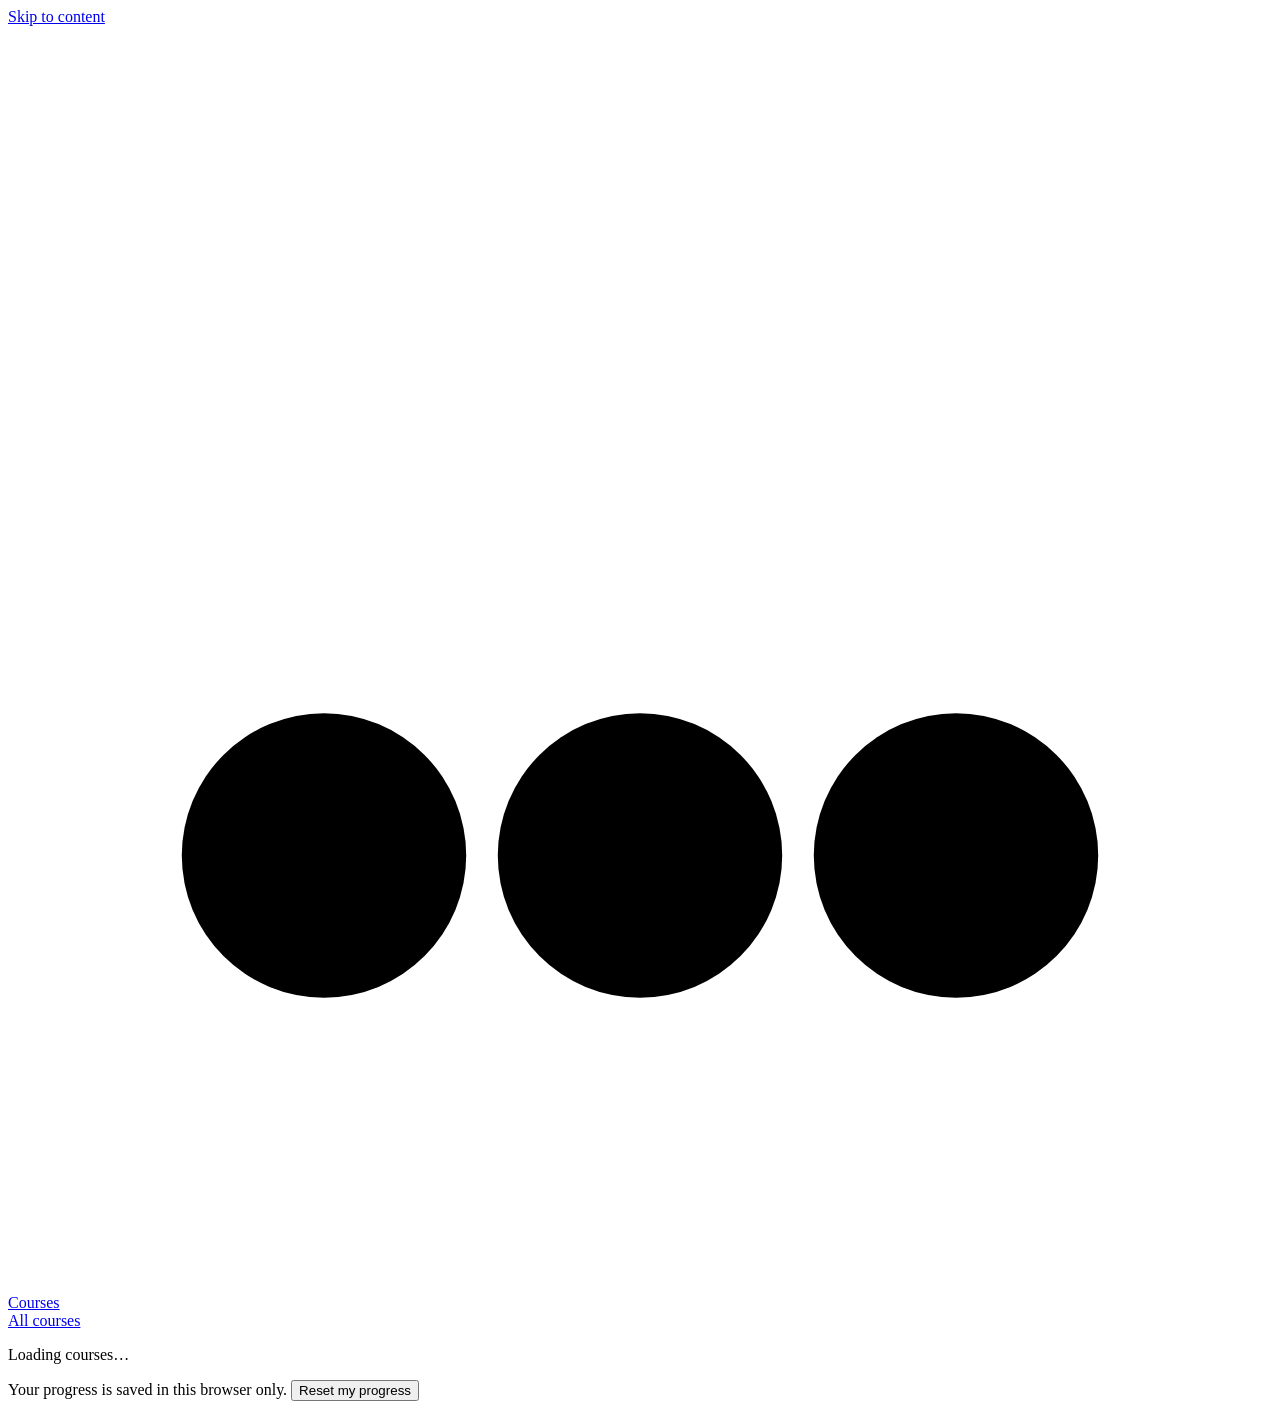
==== index.html @ 56bf7506 "Add files via upload" ====
<!DOCTYPE html>
<html lang="en">
<head>
  <meta charset="utf-8">
  <meta name="viewport" content="width=device-width, initial-scale=1">
  <title>Courses</title>
  <meta name="description" content="Online courses for my students.">
  <link rel="icon" href="data:image/svg+xml,%3Csvg xmlns='http://www.w3.org/2000/svg' viewBox='0 0 32 32'%3E%3Crect width='32' height='32' rx='8' fill='%2318202F'/%3E%3Cpath d='M6 22h20' stroke='%233FBF8F' stroke-width='3' stroke-linecap='round'/%3E%3Ccircle cx='9' cy='22' r='3.5' fill='%233FBF8F'/%3E%3Ccircle cx='16' cy='22' r='3.5' fill='%233FBF8F'/%3E%3Ccircle cx='23' cy='22' r='3.5' fill='%2318202F' stroke='%233FBF8F' stroke-width='2'/%3E%3C/svg%3E">
  <link rel="stylesheet" href="assets/styles.css">
</head>
<body>
  <a class="skip-link" href="#main">Skip to content</a>

  <header class="topbar">
    <div class="topbar-inner">
      <a class="brand" href="#/" id="brand">
        <svg class="brand-mark" viewBox="0 0 32 32" aria-hidden="true">
          <path d="M5 21h22" />
          <circle cx="8" cy="21" r="3.6" />
          <circle cx="16" cy="21" r="3.6" />
          <circle cx="24" cy="21" r="3.6" class="open" />
        </svg>
        <span id="brand-name">Courses</span>
      </a>
      <nav class="topnav" aria-label="Main">
        <a href="#/" data-nav="home">All courses</a>
      </nav>
    </div>
  </header>

  <main id="main" tabindex="-1">
    <p class="loading">Loading courses…</p>
  </main>

  <footer class="site-footer">
    <div class="footer-inner">
      <p id="footer-text"></p>
      <p class="footer-note">Your progress is saved in this browser only.
        <button type="button" class="link-button" id="reset-progress">Reset my progress</button>
      </p>
    </div>
  </footer>

  <script src="assets/vendor/marked.js"></script>
  <script src="assets/app.js"></script>
</body>
</html>
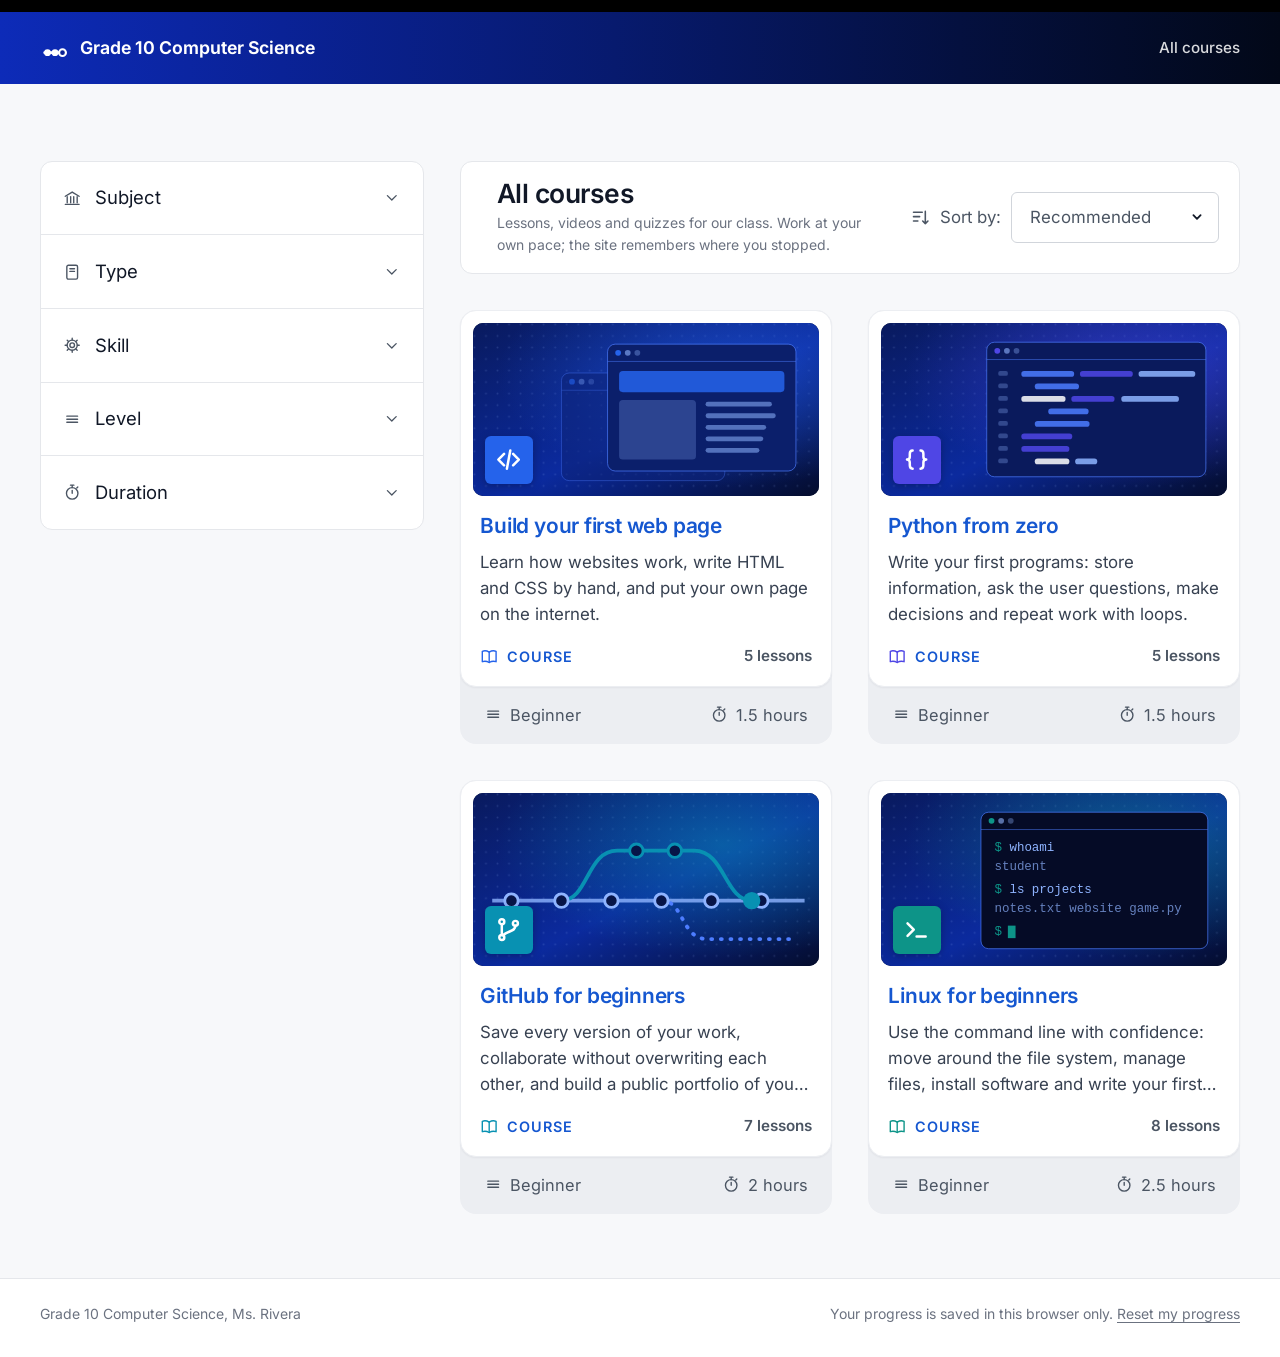
==== commit 12d0a72e: "change main page" ====
--- a/index.html
+++ b/index.html
@@ -5,7 +5,7 @@
   <meta name="viewport" content="width=device-width, initial-scale=1">
   <title>Courses</title>
   <meta name="description" content="Online courses for my students.">
-  <link rel="icon" href="data:image/svg+xml,%3Csvg xmlns='http://www.w3.org/2000/svg' viewBox='0 0 32 32'%3E%3Crect width='32' height='32' rx='8' fill='%2318202F'/%3E%3Cpath d='M6 22h20' stroke='%233FBF8F' stroke-width='3' stroke-linecap='round'/%3E%3Ccircle cx='9' cy='22' r='3.5' fill='%233FBF8F'/%3E%3Ccircle cx='16' cy='22' r='3.5' fill='%233FBF8F'/%3E%3Ccircle cx='23' cy='22' r='3.5' fill='%2318202F' stroke='%233FBF8F' stroke-width='2'/%3E%3C/svg%3E">
+  <link rel="icon" href="data:image/svg+xml,%3Csvg xmlns='http://www.w3.org/2000/svg' viewBox='0 0 32 32'%3E%3Crect width='32' height='32' rx='8' fill='%230A2296'/%3E%3Cpath d='M6 22h20' stroke='%238FB4FF' stroke-width='3' stroke-linecap='round'/%3E%3Ccircle cx='9' cy='22' r='3.5' fill='%238FB4FF'/%3E%3Ccircle cx='16' cy='22' r='3.5' fill='%238FB4FF'/%3E%3Ccircle cx='23' cy='22' r='3.5' fill='%230A2296' stroke='%238FB4FF' stroke-width='2'/%3E%3C/svg%3E">
   <link rel="stylesheet" href="assets/styles.css">
 </head>
 <body>
--- a/assets/styles.css
+++ b/assets/styles.css
@@ -0,0 +1,1083 @@
+/* ==========================================================================
+   Course site styles
+   Colors, fonts and spacing live in the :root block below. Change them there.
+   Each course's accent color comes from "color" in content/courses.json.
+   ========================================================================== */
+
+@font-face {
+  font-family: "Inter";
+  src: url("fonts/inter-latin.woff2") format("woff2-variations");
+  font-weight: 100 900;
+  font-display: swap;
+  unicode-range: U+0000-00FF, U+0131, U+0152-0153, U+02BB-02BC, U+02C6, U+02DA, U+02DC, U+0304, U+0308, U+0329, U+2000-206F, U+20AC, U+2122, U+2191, U+2193, U+2212, U+2215, U+FEFF, U+FFFD;
+}
+@font-face {
+  font-family: "Inter";
+  src: url("fonts/inter-latin-ext.woff2") format("woff2-variations");
+  font-weight: 100 900;
+  font-display: swap;
+  unicode-range: U+0100-02BA, U+02BD-02C5, U+02C7-02CC, U+02CE-02D7, U+02DD-02FF, U+1E00-1E9F, U+1EF2-1EFF, U+2C60-2C7F, U+A720-A7FF;
+}
+
+:root {
+  /* Palette */
+  --paper: #f7f8fa;        /* page background */
+  --surface: #ffffff;      /* panels and cards */
+  --ink: #111827;          /* headings */
+  --text: #374151;         /* body text */
+  --ink-2: #4b5563;        /* secondary text */
+  --ink-3: #6b7280;        /* hints, meta */
+  --rule: #e5e7eb;         /* dividers and borders */
+  --rule-strong: #d1d5db;
+  --blue: #1557d0;         /* course titles and links */
+  --action: #1d4ed8;       /* buttons */
+  --action-hover: #1e40af;
+  --foot: #eceef2;         /* card footer strip */
+  --ok: #0c7a5f;
+  --ok-bg: #e3f4ee;
+  --bad: #b4243a;
+  --bad-bg: #fbe9ec;
+  --focus: #2563eb;
+  --line: #2563eb;         /* default course color (overridden per course) */
+  --band: linear-gradient(90deg, #0d2bb8 0%, #0a2296 22%, #071a6e 48%, #04103f 75%, #020818 100%);
+
+  /* Type */
+  --display: "Inter", "Segoe UI", system-ui, -apple-system, sans-serif;
+  --body: "Inter", "Segoe UI", system-ui, -apple-system, "Noto Sans", "Noto Sans Arabic", sans-serif;
+  --mono: ui-monospace, "SF Mono", Menlo, Consolas, monospace;
+
+  --t-sm: 0.875rem;
+  --t-base: 1rem;
+  --t-md: 1.25rem;
+  --t-lg: 1.5rem;
+  --t-xl: 2.25rem;
+
+  --page: 100rem;
+  --gutter: clamp(1rem, 3.5vw, 2.5rem);
+  --radius: 16px;
+}
+
+*, *::before, *::after { box-sizing: border-box; }
+
+[hidden] { display: none !important; }
+
+html { -webkit-text-size-adjust: 100%; }
+
+body {
+  margin: 0;
+  background: var(--paper);
+  color: var(--text);
+  font-family: var(--body);
+  font-size: var(--t-base);
+  line-height: 1.6;
+  min-height: 100vh;
+  display: flex;
+  flex-direction: column;
+  -webkit-font-smoothing: antialiased;
+}
+
+main { flex: 1; outline: none; }
+
+img, video, iframe { max-width: 100%; }
+
+a { color: var(--blue); text-decoration-thickness: 1px; text-underline-offset: 0.18em; }
+a:hover { text-decoration-thickness: 2px; }
+
+:focus-visible {
+  outline: 3px solid var(--focus);
+  outline-offset: 3px;
+  border-radius: 4px;
+}
+
+/* Page headings receive focus after navigation (for screen readers); no ring needed */
+h1[tabindex="-1"]:focus { outline: none; }
+
+h1, h2, h3, h4 {
+  font-family: var(--display);
+  font-weight: 650;
+  line-height: 1.2;
+  letter-spacing: -0.015em;
+  color: var(--ink);
+  margin: 0;
+  text-wrap: balance;
+}
+
+p { margin: 0; text-wrap: pretty; }
+
+.skip-link {
+  position: absolute;
+  inset-inline-start: 1rem;
+  top: -4rem;
+  background: var(--ink);
+  color: #fff;
+  padding: 0.6rem 1rem;
+  border-radius: 8px;
+  z-index: 20;
+}
+.skip-link:focus { top: 1rem; }
+
+.visually-hidden {
+  position: absolute !important;
+  width: 1px; height: 1px;
+  overflow: hidden; clip: rect(0 0 0 0);
+  white-space: nowrap;
+}
+
+.wrap {
+  max-width: var(--page);
+  margin-inline: auto;
+  padding-inline: var(--gutter);
+}
+
+.icon { width: 1.25em; height: 1.25em; flex: none; vertical-align: -0.25em; }
+
+/* ---------- Header band ---------- */
+
+.topbar {
+  border-top: 12px solid #000;
+  background: var(--band);
+  color: #fff;
+}
+.topbar-inner {
+  max-width: var(--page);
+  min-height: 72px;
+  margin-inline: auto;
+  padding: 0.75rem var(--gutter);
+  display: flex;
+  align-items: center;
+  justify-content: space-between;
+  gap: 1rem;
+}
+.brand {
+  display: inline-flex;
+  align-items: center;
+  gap: 0.65rem;
+  min-width: 0;
+  font-weight: 650;
+  font-size: 1.1rem;
+  line-height: 1.2;
+  color: #fff;
+  text-decoration: none;
+}
+.brand span { overflow: hidden; text-overflow: ellipsis; white-space: nowrap; }
+.brand-mark { width: 30px; height: 30px; flex: none; }
+.brand-mark path { stroke: #fff; stroke-width: 3; stroke-linecap: round; }
+.brand-mark circle { fill: #fff; }
+.brand-mark circle.open { fill: #0a2296; stroke: #fff; stroke-width: 2.2; }
+.topnav { flex: none; white-space: nowrap; }
+.topnav a {
+  color: rgba(255, 255, 255, 0.85);
+  text-decoration: none;
+  font-size: 0.95rem;
+  font-weight: 500;
+}
+.topnav a:hover { color: #fff; text-decoration: underline; }
+.topbar :focus-visible { outline-color: #fff; }
+
+/* ---------- Buttons ---------- */
+
+.btn {
+  display: inline-flex;
+  align-items: center;
+  justify-content: center;
+  gap: 0.55rem;
+  font: inherit;
+  font-weight: 600;
+  font-size: 1rem;
+  line-height: 1.2;
+  padding: 0.8rem 1.3rem;
+  border-radius: 8px;
+  border: 2px solid var(--action);
+  background: var(--action);
+  color: #fff;
+  text-decoration: none;
+  cursor: pointer;
+}
+.btn:hover { background: var(--action-hover); border-color: var(--action-hover); }
+.btn-quiet {
+  background: var(--surface);
+  color: var(--ink);
+  border-color: var(--rule-strong);
+}
+.btn-quiet:hover { background: var(--surface); border-color: var(--ink); }
+.btn[disabled] { opacity: 0.5; cursor: not-allowed; }
+
+.link-button {
+  font: inherit;
+  color: inherit;
+  background: none;
+  border: 0;
+  padding: 0;
+  text-decoration: underline;
+  text-underline-offset: 0.18em;
+  cursor: pointer;
+}
+
+.panel {
+  --paper: var(--surface);
+  background: var(--surface);
+  border: 1px solid var(--rule);
+  border-radius: 12px;
+}
+
+/* ---------- Catalog (home) ---------- */
+
+.catalog {
+  max-width: var(--page);
+  margin-inline: auto;
+  padding: clamp(2rem, 6vw, 6rem) var(--gutter) 4rem;
+  display: grid;
+  grid-template-columns: minmax(15rem, 24rem) minmax(0, 1fr);
+  gap: 2.25rem;
+  align-items: start;
+}
+
+/* Filters sidebar */
+.filters { overflow: hidden; }
+.filters-search {
+  padding: 1rem 1.25rem;
+  border-bottom: 1px solid var(--rule);
+}
+.filters-search input {
+  font: inherit;
+  width: 100%;
+  padding: 0.6rem 0.8rem;
+  border: 1px solid var(--rule-strong);
+  border-radius: 8px;
+}
+.filter-group + .filter-group { border-top: 1px solid var(--rule); }
+.filter-group summary {
+  list-style: none;
+  display: flex;
+  align-items: center;
+  gap: 0.85rem;
+  padding: 1.35rem 1.4rem;
+  cursor: pointer;
+  font-size: 1.15rem;
+  color: var(--ink);
+  user-select: none;
+}
+.filter-group summary::-webkit-details-marker { display: none; }
+.filter-group summary .icon { color: var(--ink-2); width: 1.15rem; height: 1.15rem; }
+.filter-group summary .label { flex: 1; }
+.filter-group summary .chev {
+  width: 1.1rem; height: 1.1rem;
+  color: var(--ink-2);
+  transition: transform 160ms ease;
+}
+.filter-group[open] summary .chev { transform: rotate(180deg); }
+.filter-group summary .active-count {
+  min-width: 1.5rem;
+  padding: 0 0.45rem;
+  border-radius: 999px;
+  background: var(--action);
+  color: #fff;
+  font-size: 0.8rem;
+  font-weight: 600;
+  line-height: 1.5rem;
+  text-align: center;
+}
+.filter-options {
+  list-style: none;
+  margin: 0;
+  padding: 0 1.4rem 1.1rem 3.4rem;
+  display: grid;
+  gap: 0.15rem;
+}
+.filter-options label {
+  display: flex;
+  align-items: center;
+  gap: 0.65rem;
+  padding: 0.35rem 0;
+  cursor: pointer;
+  color: var(--text);
+}
+.filter-options input { width: 1.05rem; height: 1.05rem; accent-color: var(--action); margin: 0; flex: none; }
+.filter-options .opt-label { flex: 1; }
+.filter-options .opt-count { color: var(--ink-3); font-size: var(--t-sm); }
+.filter-more { margin: -0.4rem 1.4rem 1rem 3.4rem; font-size: var(--t-sm); color: var(--blue); }
+.filters-clear {
+  display: block;
+  width: 100%;
+  text-align: start;
+  padding: 1rem 1.4rem;
+  border-top: 1px solid var(--rule);
+  font-size: var(--t-sm);
+  color: var(--blue);
+}
+
+/* Results header bar */
+.results-bar {
+  display: flex;
+  align-items: center;
+  justify-content: space-between;
+  flex-wrap: nowrap;
+  gap: 1rem 1.5rem;
+  padding: 1rem 1.25rem 1rem 2.25rem;
+  margin-bottom: 2.25rem;
+}
+.results-bar > div:first-child { flex: 1 1 auto; min-width: 0; }
+.results-bar h1 { font-size: 1.65rem; font-weight: 600; letter-spacing: -0.02em; }
+.results-bar .sub { margin-top: 0.15rem; font-size: var(--t-sm); color: var(--ink-3); }
+.results-bar .sub strong { color: var(--ink); }
+.results-tools { flex: none; display: flex; align-items: center; gap: 0.75rem; flex-wrap: wrap; }
+.sort { display: flex; align-items: center; gap: 0.6rem; color: var(--ink-2); font-size: 1.05rem; }
+.sort .icon { color: var(--ink-2); }
+.sort select {
+  font: inherit;
+  color: var(--ink-2);
+  min-width: 13rem;
+  padding: 0.7rem 2.5rem 0.7rem 1.1rem;
+  border: 1px solid var(--rule-strong);
+  border-radius: 6px;
+  background: var(--surface) url("data:image/svg+xml,%3Csvg xmlns='http://www.w3.org/2000/svg' viewBox='0 0 20 20' fill='none' stroke='%23111827' stroke-width='2' stroke-linecap='round' stroke-linejoin='round'%3E%3Cpath d='M6 8l4 4 4-4'/%3E%3C/svg%3E") no-repeat right 0.8rem center / 1.1rem;
+  appearance: none;
+  -webkit-appearance: none;
+  cursor: pointer;
+}
+[dir="rtl"] .sort select { background-position: left 0.8rem center; padding: 0.7rem 1.1rem 0.7rem 2.5rem; }
+.filters-toggle { display: none; }
+
+/* Course cards */
+.cards {
+  list-style: none;
+  margin: 0;
+  padding: 0;
+  display: grid;
+  grid-template-columns: repeat(auto-fill, minmax(16.5rem, 1fr));
+  gap: 2.25rem;
+}
+.card {
+  background: var(--foot);
+  border-radius: var(--radius);
+  display: flex;
+  flex-direction: column;
+}
+.card > a {
+  display: flex;
+  flex-direction: column;
+  flex: 1;
+  color: inherit;
+  text-decoration: none;
+  border-radius: var(--radius);
+}
+.card-main {
+  flex: 1;
+  background: var(--surface);
+  border: 1px solid #eceef2;
+  border-radius: var(--radius);
+  padding: 0.75rem;
+  box-shadow: 0 1px 2px rgba(16, 24, 40, 0.05);
+  display: flex;
+  flex-direction: column;
+  transition: box-shadow 160ms ease;
+}
+.card > a:hover .card-main { box-shadow: 0 6px 20px rgba(16, 24, 40, 0.1); }
+.card-cover {
+  position: relative;
+  aspect-ratio: 2 / 1;
+  border-radius: 10px;
+  overflow: hidden;
+  background: #061133;
+}
+.card-cover svg, .card-cover img {
+  position: absolute;
+  inset: 0;
+  width: 100%;
+  height: 100%;
+  object-fit: cover;
+  display: block;
+}
+.card-badge {
+  position: absolute;
+  inset-inline-start: 0.75rem;
+  bottom: 0.75rem;
+  width: 3rem;
+  height: 3rem;
+  border-radius: 6px;
+  background: var(--line);
+  color: #fff;
+  display: grid;
+  place-items: center;
+  box-shadow: 0 2px 8px rgba(0, 0, 0, 0.25);
+}
+.card-badge svg { position: static; width: 1.7rem; height: 1.7rem; }
+.card-body {
+  display: flex;
+  flex-direction: column;
+  flex: 1;
+  padding: 1.15rem 0.45rem 0.35rem;
+}
+.card-title {
+  text-wrap: pretty;
+  font-size: 1.3rem;
+  font-weight: 600;
+  color: var(--blue);
+  letter-spacing: -0.01em;
+}
+.card > a:hover .card-title { text-decoration: underline; text-decoration-thickness: 2px; text-underline-offset: 0.15em; }
+.card-summary {
+  margin-top: 0.6rem;
+  color: var(--text);
+  font-size: 1.05rem;
+  line-height: 1.55;
+  display: -webkit-box;
+  -webkit-line-clamp: 3;
+  -webkit-box-orient: vertical;
+  overflow: hidden;
+}
+.card-meta {
+  margin-top: auto;
+  padding-top: 1.1rem;
+  display: flex;
+  align-items: center;
+  justify-content: space-between;
+  gap: 0.75rem;
+}
+.card-type {
+  display: inline-flex;
+  align-items: center;
+  gap: 0.55rem;
+  color: var(--blue);
+  font-size: 0.9rem;
+  font-weight: 600;
+  letter-spacing: 0.07em;
+  text-transform: uppercase;
+}
+.card-type .icon { width: 1.15rem; height: 1.15rem; color: var(--line); }
+.card-status { font-size: 0.95rem; font-weight: 600; color: var(--ink-2); white-space: nowrap; }
+.card-status.started { color: var(--action); }
+.card-status.finished { color: var(--ok); }
+.card-progress {
+  height: 4px;
+  margin: 0.8rem 0.45rem 0.2rem;
+  border-radius: 2px;
+  background: var(--rule);
+  overflow: hidden;
+}
+.card-progress span { display: block; height: 100%; background: var(--line); border-radius: 2px; }
+.card-foot {
+  display: flex;
+  align-items: center;
+  justify-content: space-between;
+  gap: 1rem;
+  padding: 0.9rem 1.5rem 1rem;
+  color: var(--ink-2);
+  font-size: 1.02rem;
+}
+.card-foot span { display: inline-flex; align-items: center; gap: 0.5rem; }
+.card-foot .icon { color: var(--ink-2); width: 1.15rem; height: 1.15rem; }
+
+.empty-state {
+  padding: 3rem 2rem;
+  text-align: center;
+  color: var(--ink-2);
+}
+.empty-state .btn { margin-top: 1rem; }
+
+/* ---------- Route graphics (progress lines) ---------- */
+
+.route-h {
+  --dot: 15px;
+  position: relative;
+  display: flex;
+  align-items: center;
+  justify-content: space-between;
+  height: var(--dot);
+  margin-block: 0.25rem;
+}
+.route-h::before,
+.route-h .route-fill {
+  content: "";
+  position: absolute;
+  inset-inline-start: calc(var(--dot) / 2);
+  height: 5px;
+  top: calc(50% - 2.5px);
+  border-radius: 3px;
+}
+.route-h::before {
+  inset-inline-end: calc(var(--dot) / 2);
+  background: color-mix(in srgb, var(--line) 22%, var(--paper));
+}
+.route-h .route-fill {
+  width: calc((100% - var(--dot)) * var(--progress, 0));
+  background: var(--line);
+}
+.route-h .stop {
+  position: relative;
+  width: var(--dot);
+  height: var(--dot);
+  border-radius: 50%;
+  background: var(--paper);
+  border: 3px solid color-mix(in srgb, var(--line) 40%, var(--paper));
+  flex: none;
+}
+.route-h .stop.done { background: var(--line); border-color: var(--line); }
+.route-h .stop.next { border-color: var(--line); box-shadow: 0 0 0 4px color-mix(in srgb, var(--line) 20%, transparent); }
+
+.route-v {
+  list-style: none;
+  margin: 0;
+  padding: 0;
+  position: relative;
+}
+.route-v .module {
+  position: relative;
+  padding-inline-start: 2.6rem;
+  padding-bottom: 0.4rem;
+}
+.route-v .module::before {
+  content: "";
+  position: absolute;
+  inset-inline-start: calc(0.85rem - 3px);
+  top: 0.4rem;
+  bottom: -0.4rem;
+  width: 6px;
+  background: var(--line);
+  border-radius: 3px;
+}
+.route-v .module:last-child::before { bottom: 1.6rem; }
+.route-v .module-title {
+  position: relative;
+  font-size: 1.1rem;
+  font-weight: 650;
+  color: var(--ink);
+  padding-block: 0.15rem 0.6rem;
+}
+.route-v .module-title::before {
+  content: "";
+  position: absolute;
+  inset-inline-start: calc(-2.6rem + 0.85rem - 11px);
+  top: 0.25rem;
+  width: 22px;
+  height: 22px;
+  border-radius: 7px;
+  background: var(--ink);
+  border: 4px solid var(--paper);
+}
+.route-v .module-sub {
+  display: block;
+  font-size: var(--t-sm);
+  font-weight: 400;
+  color: var(--ink-3);
+  margin-top: 0.1rem;
+}
+.route-v ol { list-style: none; margin: 0; padding: 0 0 0.9rem; }
+.route-v .station { position: relative; }
+.route-v .station a {
+  display: flex;
+  align-items: baseline;
+  justify-content: space-between;
+  gap: 1rem;
+  padding: 0.55rem 0.75rem;
+  margin-inline-start: -0.75rem;
+  border-radius: 8px;
+  color: var(--ink);
+  text-decoration: none;
+}
+.route-v .station a:hover { background: color-mix(in srgb, var(--line) 8%, var(--surface)); }
+.route-v .station::before {
+  content: "";
+  position: absolute;
+  inset-inline-start: calc(-2.6rem + 0.85rem - 9px);
+  top: 0.8rem;
+  width: 18px;
+  height: 18px;
+  border-radius: 50%;
+  background: var(--paper);
+  border: 4px solid var(--line);
+}
+.route-v .station.done::before { background: var(--line); }
+.route-v .station.next::before { box-shadow: 0 0 0 5px color-mix(in srgb, var(--line) 22%, transparent); }
+.route-v .station[aria-current="page"] a {
+  background: color-mix(in srgb, var(--line) 7%, var(--surface));
+  box-shadow: inset 0 0 0 2px var(--line);
+}
+.route-v .station-title { font-weight: 600; }
+.route-v .station.done .station-title { font-weight: 400; color: var(--ink-2); }
+.route-v .station-meta { flex: none; font-size: var(--t-sm); color: var(--ink-3); white-space: nowrap; }
+.route-v .station-meta .tag-next { color: var(--action); font-weight: 600; }
+
+/* ---------- Course page ---------- */
+
+.course-band {
+  background: var(--band);
+  color: #fff;
+}
+.crumbs {
+  font-size: var(--t-sm);
+  color: var(--ink-3);
+  padding-top: 1.75rem;
+}
+.crumbs a { color: var(--ink-2); }
+.course-band .crumbs { color: rgba(255, 255, 255, 0.7); }
+.course-band .crumbs a { color: rgba(255, 255, 255, 0.85); }
+.course-hero {
+  display: grid;
+  grid-template-columns: minmax(0, 1fr) minmax(17rem, 23rem);
+  gap: 2rem 3.5rem;
+  align-items: start;
+  padding-block: 1.75rem 3rem;
+}
+.course-hero .type-label {
+  display: inline-flex;
+  align-items: center;
+  gap: 0.5rem;
+  font-size: 0.85rem;
+  font-weight: 600;
+  letter-spacing: 0.07em;
+  text-transform: uppercase;
+  color: rgba(255, 255, 255, 0.8);
+}
+.course-hero h1 {
+  margin-top: 0.75rem;
+  color: #fff;
+  font-size: clamp(2.1rem, 4.6vw, 3.25rem);
+  font-weight: 700;
+  letter-spacing: -0.03em;
+  line-height: 1.08;
+}
+.course-hero .summary {
+  margin-top: 1rem;
+  font-size: 1.15rem;
+  color: rgba(255, 255, 255, 0.85);
+  max-width: 52ch;
+}
+.course-facts {
+  display: flex;
+  flex-wrap: wrap;
+  gap: 0.6rem 2rem;
+  margin: 1.5rem 0 0;
+  font-size: 0.95rem;
+}
+.course-facts div { display: flex; align-items: center; gap: 0.45rem; }
+.course-facts dt { color: rgba(255, 255, 255, 0.7); display: inline-flex; align-items: center; gap: 0.45rem; }
+.course-facts dd { margin: 0; font-weight: 600; color: #fff; }
+.course-facts .icon { width: 1.1rem; height: 1.1rem; }
+
+.progress-card {
+  --paper: var(--surface);
+  background: var(--surface);
+  color: var(--text);
+  border-radius: var(--radius);
+  padding: 0.75rem 0.75rem 1.25rem;
+  display: grid;
+  gap: 0.9rem;
+  box-shadow: 0 10px 30px rgba(0, 0, 0, 0.25);
+}
+.progress-card .card-cover { margin-bottom: 0.25rem; }
+.progress-card .count, .progress-card .route-h, .progress-card .btn { margin-inline: 0.5rem; }
+.progress-card .count { font-size: var(--t-sm); color: var(--ink-2); }
+.progress-card .count strong { font-size: 1.5rem; color: var(--ink); margin-inline-end: 0.2rem; }
+
+.course-body {
+  display: grid;
+  grid-template-columns: minmax(0, 1fr) minmax(17rem, 23rem);
+  gap: 2.25rem 3.5rem;
+  padding-block: 2.5rem 4rem;
+  align-items: start;
+}
+.course-body .syllabus { padding: 1.75rem 1.75rem 1rem; }
+.course-body h2 { font-size: var(--t-lg); margin-bottom: 1.25rem; }
+.course-aside { display: grid; gap: 1.25rem; align-content: start; }
+.aside-block { padding: 1.5rem; }
+.aside-block h2 { font-size: 1.15rem; margin-bottom: 0.75rem; }
+.outcomes {
+  list-style: none;
+  margin: 0;
+  padding: 0;
+  display: grid;
+  gap: 0.6rem;
+}
+.outcomes li {
+  position: relative;
+  padding-inline-start: 1.6rem;
+  color: var(--ink-2);
+}
+.outcomes li::before {
+  content: "";
+  position: absolute;
+  inset-inline-start: 0;
+  top: 0.5em;
+  width: 10px;
+  height: 10px;
+  border-radius: 50%;
+  border: 3px solid var(--line);
+}
+.aside-block p { color: var(--ink-2); }
+.aside-block .btn { margin-top: 1rem; }
+.aside-block.finished { border-inline-start: 6px solid var(--line); }
+
+/* ---------- Lesson page ---------- */
+
+.lesson-layout {
+  display: grid;
+  grid-template-columns: 19rem minmax(0, 1fr);
+  gap: 3.5rem;
+  padding-block: 2rem 4rem;
+  align-items: start;
+}
+.lesson-nav {
+  --paper: var(--surface);
+  position: sticky;
+  top: 1.25rem;
+  max-height: calc(100vh - 2.5rem);
+  overflow: auto;
+  padding: 1.25rem 1.25rem 1rem;
+  background: var(--surface);
+  border: 1px solid var(--rule);
+  border-radius: 12px;
+}
+.lesson-nav summary {
+  list-style: none;
+  cursor: pointer;
+  font-weight: 650;
+  font-size: 1.1rem;
+  color: var(--ink);
+  padding-bottom: 0.25rem;
+}
+.lesson-nav summary::-webkit-details-marker { display: none; }
+.lesson-nav .nav-course { display: block; margin-bottom: 0.25rem; }
+.lesson-nav .nav-count {
+  display: block;
+  font-weight: 400;
+  font-size: var(--t-sm);
+  color: var(--ink-3);
+}
+.lesson-nav .route-h { margin-block: 0.9rem 1.5rem; --dot: 11px; }
+.lesson-nav .route-v .module-title { font-size: 0.98rem; }
+.lesson-nav .route-v .station a { padding-block: 0.4rem; font-size: 0.93rem; }
+.lesson-nav .route-v .station::before { top: 0.66rem; }
+.lesson-nav .route-v .station-meta { display: none; }
+
+.lesson { max-width: 46rem; }
+.lesson-head .where { font-size: var(--t-sm); color: var(--ink-3); }
+.lesson-head h1 {
+  margin-top: 0.4rem;
+  font-size: clamp(1.9rem, 4vw, 2.6rem);
+  font-weight: 700;
+  letter-spacing: -0.025em;
+  line-height: 1.1;
+}
+.lesson-head .lesson-facts { margin-top: 0.75rem; font-size: var(--t-sm); color: var(--ink-3); }
+
+.video {
+  margin-top: 2rem;
+  position: relative;
+  aspect-ratio: 16 / 9;
+  background: #061133;
+  border-radius: 12px;
+  overflow: hidden;
+}
+.video iframe, .video video {
+  position: absolute;
+  inset: 0;
+  width: 100%;
+  height: 100%;
+  border: 0;
+}
+
+/* Lesson text (rendered markdown) */
+.prose { margin-top: 2rem; font-size: 1.075rem; line-height: 1.75; color: var(--text); }
+.prose > * + * { margin-top: 1.1em; }
+.prose h2 { font-size: var(--t-lg); margin-top: 2.2em; }
+.prose h3 { font-size: var(--t-md); margin-top: 1.8em; }
+.prose h2 + *, .prose h3 + * { margin-top: 0.6em; }
+.prose ul, .prose ol { padding-inline-start: 1.4em; }
+.prose li + li { margin-top: 0.35em; }
+.prose li::marker { color: var(--ink-3); }
+.prose a { color: var(--blue); }
+.prose strong { font-weight: 650; color: var(--ink); }
+.prose code {
+  font-family: var(--mono);
+  font-size: 0.88em;
+  background: #eef1f6;
+  padding: 0.12em 0.35em;
+  border-radius: 5px;
+}
+.prose pre {
+  background: #0b1530;
+  color: #e6ecf8;
+  padding: 1.1rem 1.25rem;
+  border-radius: 10px;
+  overflow-x: auto;
+  font-size: 0.92rem;
+  line-height: 1.55;
+  direction: ltr;
+  text-align: left;
+}
+.prose pre code { background: none; padding: 0; color: inherit; font-size: inherit; }
+.prose blockquote {
+  margin-inline: 0;
+  padding: 0.9rem 1.2rem;
+  border-inline-start: 5px solid var(--line);
+  background: var(--surface);
+  border-radius: 0 10px 10px 0;
+  color: var(--ink-2);
+}
+[dir="rtl"] .prose blockquote { border-radius: 10px 0 0 10px; }
+.prose blockquote > * + * { margin-top: 0.6em; }
+.prose img { border-radius: 10px; display: block; height: auto; }
+.prose table { border-collapse: collapse; width: 100%; font-size: 0.97rem; background: var(--surface); }
+.prose th, .prose td { text-align: start; padding: 0.6rem 0.8rem; border-bottom: 1px solid var(--rule); }
+.prose th { font-weight: 650; color: var(--ink); border-bottom: 2px solid var(--ink); }
+.prose hr { border: 0; border-top: 1px solid var(--rule); margin-block: 2.5em; }
+
+/* Quiz */
+.quiz {
+  margin-top: 2.5rem;
+  padding: 1.5rem;
+  background: var(--surface);
+  border: 1px solid var(--rule);
+  border-top: 4px solid var(--line);
+  border-radius: 12px;
+}
+.prose .quiz { margin-top: 2.5rem; font-size: 1.02rem; line-height: 1.6; }
+.quiz-head {
+  display: flex;
+  justify-content: space-between;
+  align-items: baseline;
+  gap: 1rem;
+  margin-bottom: 1rem;
+}
+.quiz-head h2, .prose .quiz-head h2 { font-size: var(--t-md); margin: 0; }
+.quiz-score { font-size: var(--t-sm); color: var(--ink-2); }
+.question {
+  border: 0;
+  margin: 0;
+  padding: 1.1rem 0 0;
+  border-top: 1px solid var(--rule);
+}
+.question + .question { margin-top: 1.25rem; }
+.question legend {
+  float: left;
+  width: 100%;
+  font-weight: 650;
+  color: var(--ink);
+  padding: 0;
+  margin-bottom: 0.75rem;
+}
+[dir="rtl"] .question legend { float: right; }
+.question legend + * { clear: both; }
+.option {
+  display: flex;
+  gap: 0.75rem;
+  align-items: flex-start;
+  padding: 0.6rem 0.8rem;
+  border: 1.5px solid var(--rule);
+  border-radius: 8px;
+  cursor: pointer;
+  line-height: 1.45;
+}
+.option + .option { margin-top: 0.5rem; }
+.option:hover { border-color: var(--rule-strong); }
+.option input {
+  margin: 0.15rem 0 0;
+  width: 1.05rem;
+  height: 1.05rem;
+  accent-color: var(--action);
+  flex: none;
+}
+.option:has(input:checked) { border-color: var(--action); }
+.option.is-right, .option.is-right:has(input:checked) { border-color: var(--ok); background: var(--ok-bg); }
+.option.is-wrong, .option.is-wrong:has(input:checked) { border-color: var(--bad); background: var(--bad-bg); }
+.option:has(input:disabled) { cursor: default; }
+.question .check { margin-top: 0.9rem; padding: 0.55rem 1rem; font-size: 0.95rem; }
+.feedback { margin-top: 0.9rem; }
+.feedback .verdict { font-weight: 650; }
+.feedback.right .verdict { color: var(--ok); }
+.feedback.wrong .verdict { color: var(--bad); }
+.feedback .why { color: var(--ink-2); }
+
+.lesson-actions {
+  margin-top: 3rem;
+  padding-top: 1.75rem;
+  border-top: 1px solid var(--rule-strong);
+  display: flex;
+  flex-wrap: wrap;
+  gap: 1rem 1.25rem;
+  align-items: center;
+  justify-content: space-between;
+}
+.lesson-actions .status { color: var(--ink-2); font-size: var(--t-sm); }
+.lesson-actions .status.is-done { color: var(--ok); font-weight: 650; }
+.lesson-actions .buttons { display: flex; flex-wrap: wrap; gap: 0.75rem; }
+.prev-link { font-size: var(--t-sm); color: var(--ink-2); margin-top: 1.25rem; display: inline-block; }
+
+/* ---------- Certificate ---------- */
+
+.cert-page { padding-block: 0 4rem; }
+.cert-page h1 { font-size: var(--t-xl); margin-top: 1rem; }
+.cert-controls {
+  display: flex;
+  flex-wrap: wrap;
+  align-items: end;
+  gap: 1rem;
+  margin-block: 1.25rem 2rem;
+}
+.cert-controls label { display: grid; gap: 0.35rem; font-weight: 600; font-size: var(--t-sm); color: var(--ink); }
+.cert-controls input {
+  font: inherit;
+  font-weight: 400;
+  font-size: 1rem;
+  padding: 0.7rem 0.9rem;
+  border: 1px solid var(--rule-strong);
+  border-radius: 8px;
+  min-width: min(22rem, 80vw);
+  background: var(--surface);
+}
+.certificate {
+  --paper: var(--surface);
+  position: relative;
+  aspect-ratio: 1.414 / 1;
+  max-width: 60rem;
+  background: var(--surface);
+  border: 1px solid var(--rule-strong);
+  border-top: 14px solid #0a2296;
+  border-radius: 6px;
+  padding: clamp(1.5rem, 5vw, 4rem);
+  display: flex;
+  flex-direction: column;
+  justify-content: space-between;
+  overflow: hidden;
+}
+.certificate .cert-route {
+  position: absolute;
+  inset-inline: 0;
+  bottom: clamp(1rem, 3vw, 2rem);
+  padding-inline: clamp(1.5rem, 5vw, 4rem);
+}
+.certificate .cert-route .route-h { --dot: 16px; }
+.certificate .cert-top { font-size: clamp(0.9rem, 1.6vw, 1.05rem); color: var(--ink-2); font-weight: 500; }
+.certificate .cert-name {
+  font-weight: 750;
+  color: var(--ink);
+  font-size: clamp(2.4rem, 7vw, 5rem);
+  letter-spacing: -0.035em;
+  line-height: 1;
+  margin-block: 0.6rem 1.4rem;
+  overflow-wrap: anywhere;
+}
+.certificate .cert-name.placeholder { color: var(--rule-strong); }
+.certificate .cert-course { font-size: clamp(1rem, 1.9vw, 1.2rem); color: var(--ink-2); }
+.certificate .cert-course-title {
+  font-weight: 650;
+  color: var(--blue);
+  font-size: clamp(1.5rem, 3.6vw, 2.4rem);
+  line-height: 1.1;
+  letter-spacing: -0.02em;
+  max-width: 22ch;
+  margin-top: 0.3rem;
+}
+.certificate .cert-foot {
+  display: flex;
+  justify-content: space-between;
+  gap: 1rem;
+  font-size: clamp(0.8rem, 1.5vw, 0.95rem);
+  color: var(--ink-2);
+  margin-bottom: clamp(1.5rem, 4vw, 2.5rem);
+}
+.certificate .cert-foot strong { display: block; color: var(--ink); font-size: 1.1em; font-weight: 650; }
+
+/* ---------- Messages ---------- */
+
+.notice {
+  margin-block: 3rem;
+  max-width: 44rem;
+  padding: 1.5rem;
+  border: 1px solid var(--bad);
+  border-inline-start-width: 5px;
+  border-radius: 12px;
+  background: var(--surface);
+}
+.notice h1, .notice h2 { font-size: var(--t-lg); margin-bottom: 0.6rem; }
+.notice p + p { margin-top: 0.6rem; }
+.notice code { font-family: var(--mono); font-size: 0.9em; }
+.loading { padding: 3rem var(--gutter); color: var(--ink-3); max-width: var(--page); margin-inline: auto; }
+
+/* ---------- Footer ---------- */
+
+.site-footer {
+  border-top: 1px solid var(--rule);
+  font-size: var(--t-sm);
+  color: var(--ink-3);
+  background: var(--surface);
+}
+.footer-inner {
+  max-width: var(--page);
+  margin-inline: auto;
+  padding: 1.5rem var(--gutter) 2rem;
+  display: flex;
+  flex-wrap: wrap;
+  justify-content: space-between;
+  gap: 0.5rem 2rem;
+}
+
+/* ---------- Smaller screens ---------- */
+
+@media (max-width: 1100px) {
+  .catalog { grid-template-columns: minmax(13rem, 16rem) minmax(0, 1fr); gap: 1.5rem; }
+  .cards { gap: 1.5rem; }
+}
+
+@media (max-width: 900px) {
+  .catalog { grid-template-columns: 1fr; padding-top: 1.5rem; }
+  /* On small screens the filter panel opens right under the bar with the Filters button */
+  .catalog .results { display: contents; }
+  .catalog .results-bar { order: 1; }
+  .catalog .filters { display: none; order: 2; }
+  .catalog.show-filters .filters { display: block; }
+  .catalog .cards { order: 3; }
+  .catalog .empty-state { order: 4; }
+  .results-bar { flex-wrap: wrap; padding: 1rem 1.25rem; margin-bottom: 0; }
+  .filters-toggle { display: inline-flex; }
+  .course-hero, .course-body { grid-template-columns: 1fr; }
+  .lesson-layout { grid-template-columns: 1fr; gap: 1.5rem; padding-top: 1.25rem; }
+  .lesson-nav { position: static; max-height: none; overflow: visible; padding: 0.9rem 1rem; }
+  .lesson-nav summary { padding-bottom: 0; }
+  .lesson-nav summary::after {
+    content: "Show lessons";
+    display: block;
+    font-weight: 400;
+    font-size: var(--t-sm);
+    color: var(--blue);
+    text-decoration: underline;
+    margin-top: 0.2rem;
+  }
+  .lesson-nav[open] summary::after { content: "Hide lessons"; }
+  .lesson-nav[open] summary { margin-bottom: 0.5rem; }
+}
+
+@media (max-width: 560px) {
+  .results-bar h1 { font-size: 1.4rem; }
+  .sort { width: 100%; }
+  .sort select { flex: 1; min-width: 0; }
+  .results-tools { width: 100%; }
+  .lesson-actions .buttons, .lesson-actions .buttons .btn { width: 100%; }
+  .quiz { padding: 1.1rem; }
+  .course-body .syllabus { padding: 1.25rem 1.1rem 0.75rem; }
+  .certificate { aspect-ratio: auto; min-height: 26rem; }
+  .certificate .cert-foot { flex-direction: column; margin-bottom: 2.5rem; }
+}
+
+@media (prefers-reduced-motion: reduce) {
+  * { transition: none !important; }
+}
+
+/* ---------- Print: only the certificate ---------- */
+
+@media print {
+  @page { size: A4 landscape; margin: 12mm; }
+  body { background: #fff; }
+  .topbar, .site-footer, .skip-link, .crumbs, .cert-intro, .cert-controls { display: none !important; }
+  .cert-page { padding: 0; }
+  .wrap { padding: 0; max-width: none; }
+  .certificate { max-width: none; width: 100%; height: 180mm; aspect-ratio: auto; border-radius: 0; padding: 18mm; }
+  .certificate .cert-top { font-size: 12pt; }
+  .certificate .cert-name { font-size: 54pt; }
+  .certificate .cert-course { font-size: 14pt; }
+  .certificate .cert-course-title { font-size: 30pt; }
+  .certificate .cert-foot { font-size: 10.5pt; }
+  .certificate .cert-route { padding-inline: 18mm; bottom: 12mm; }
+  .certificate, .certificate * { -webkit-print-color-adjust: exact; print-color-adjust: exact; }
+}
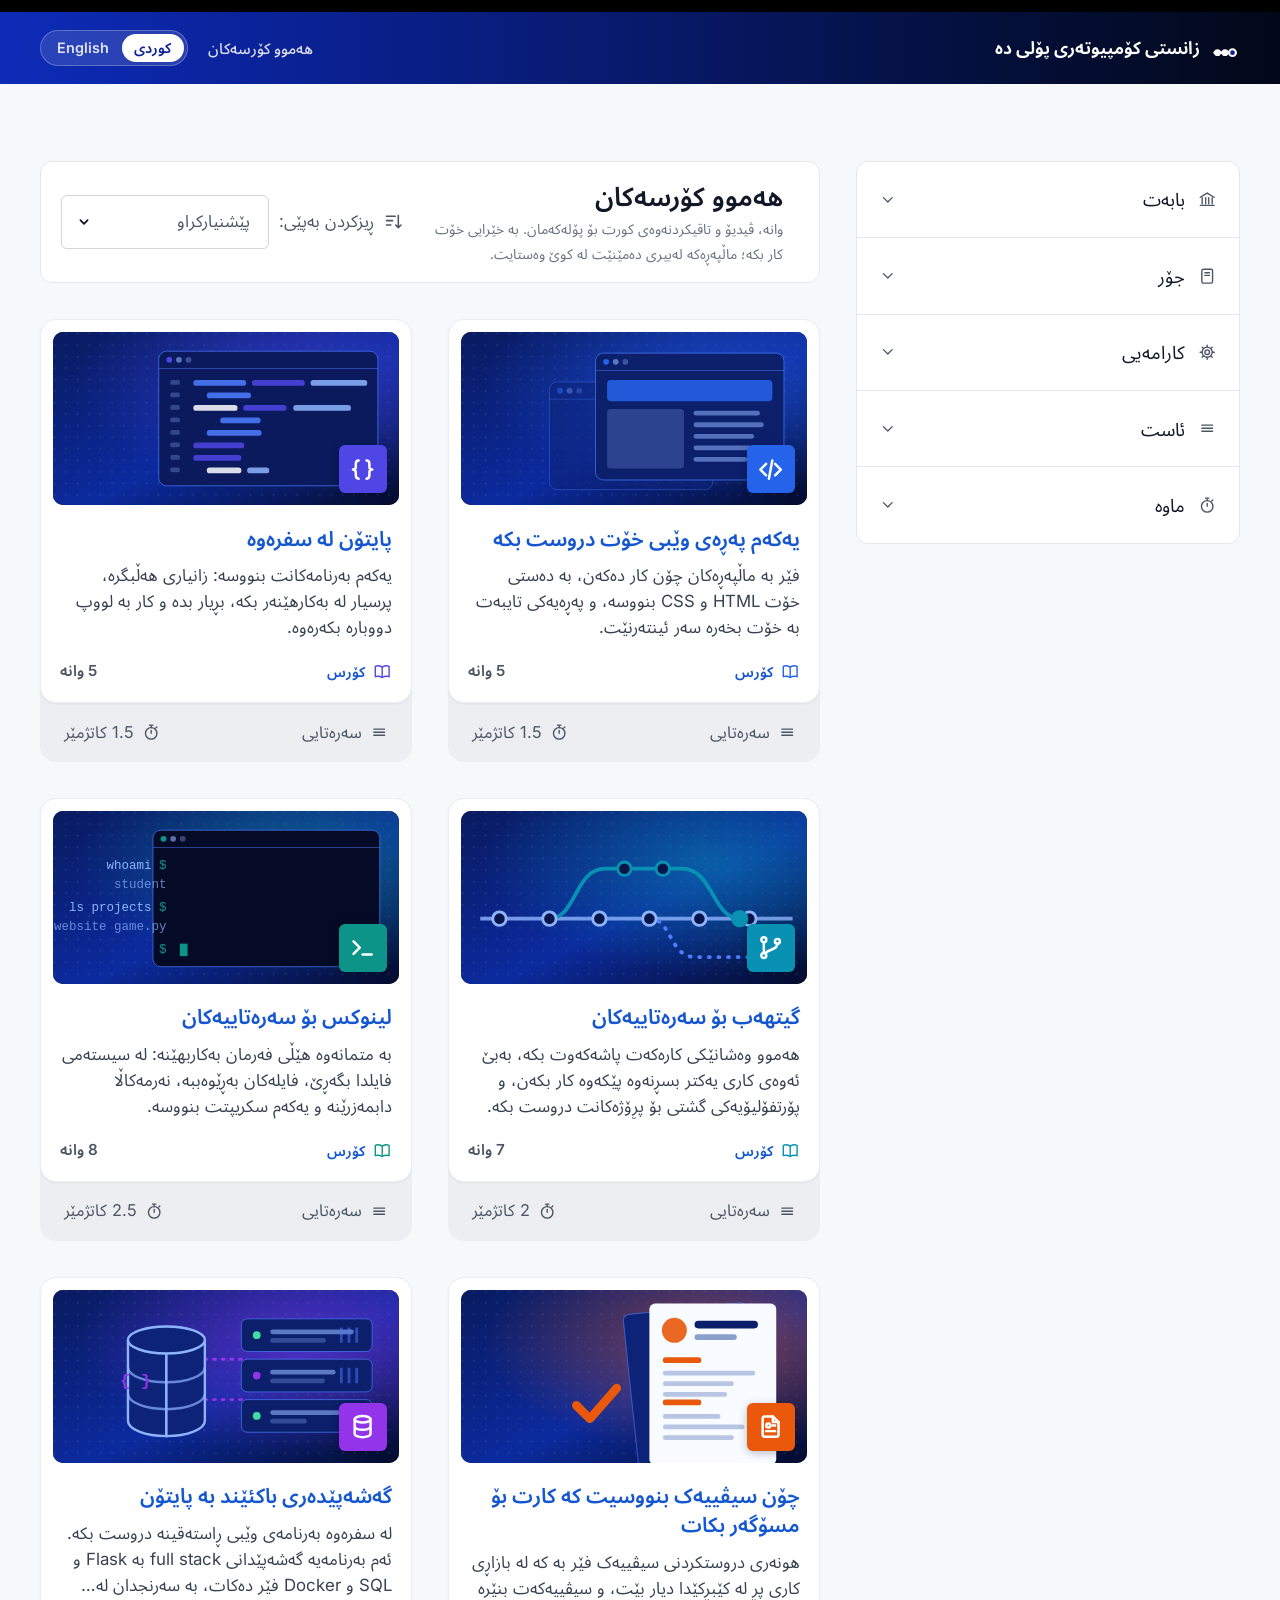
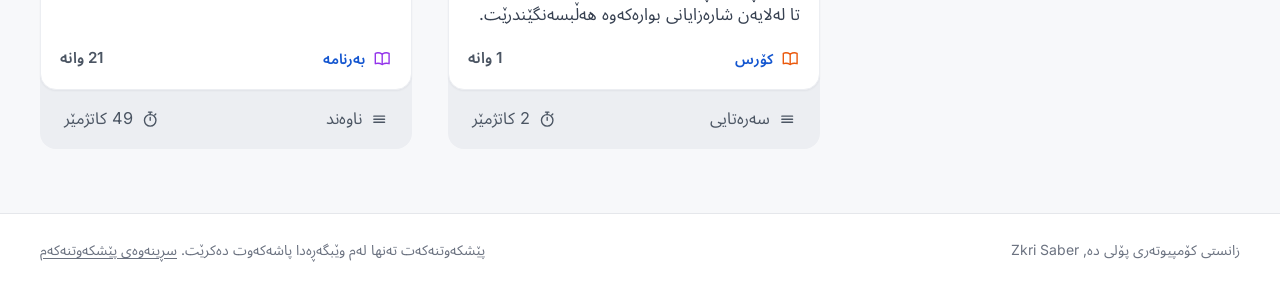
==== commit af9a181f: "Add Kurdish (Sorani) translations and i18n Add Kurdish Sorani (.ckb) lesson files and a translations" ====
--- a/index.html
+++ b/index.html
@@ -22,14 +22,17 @@
         </svg>
         <span id="brand-name">Courses</span>
       </a>
-      <nav class="topnav" aria-label="Main">
-        <a href="#/" data-nav="home">All courses</a>
-      </nav>
+      <div class="topbar-end">
+        <nav class="topnav" aria-label="Main">
+          <a href="#/" data-nav="home">All courses</a>
+        </nav>
+        <div class="lang-switch" id="lang-switch" role="group" hidden></div>
+      </div>
     </div>
   </header>
 
   <main id="main" tabindex="-1">
-    <p class="loading">Loading courses…</p>
+    <p class="loading">…</p>
   </main>
 
   <footer class="site-footer">
--- a/assets/styles.css
+++ b/assets/styles.css
@@ -17,6 +17,15 @@
   font-weight: 100 900;
   font-display: swap;
   unicode-range: U+0100-02BA, U+02BD-02C5, U+02C7-02CC, U+02CE-02D7, U+02DD-02FF, U+1E00-1E9F, U+1EF2-1EFF, U+2C60-2C7F, U+A720-A7FF;
+}
+
+/* Arabic-script letters, including Kurdish Sorani (ڕ ڵ ێ ۆ ە) */
+@font-face {
+  font-family: "Noto Sans Arabic";
+  src: url("fonts/noto-sans-arabic.woff2") format("woff2-variations");
+  font-weight: 100 900;
+  font-display: swap;
+  unicode-range: U+0600-06FF, U+0750-077F, U+0870-088E, U+0890-0891, U+0897-08E1, U+08E3-08FF, U+200C-200E, U+2010-2011, U+204F, U+2E41, U+FB50-FDFF, U+FE70-FE74, U+FE76-FEFC;
 }
 
 :root {
@@ -42,8 +51,8 @@
   --band: linear-gradient(90deg, #0d2bb8 0%, #0a2296 22%, #071a6e 48%, #04103f 75%, #020818 100%);
 
   /* Type */
-  --display: "Inter", "Segoe UI", system-ui, -apple-system, sans-serif;
-  --body: "Inter", "Segoe UI", system-ui, -apple-system, "Noto Sans", "Noto Sans Arabic", sans-serif;
+  --display: "Inter", "Noto Sans Arabic", "Segoe UI", system-ui, -apple-system, sans-serif;
+  --body: "Inter", "Noto Sans Arabic", "Segoe UI", system-ui, -apple-system, "Noto Sans", sans-serif;
   --mono: ui-monospace, "SF Mono", Menlo, Consolas, monospace;
 
   --t-sm: 0.875rem;
@@ -164,7 +173,29 @@
 .brand-mark path { stroke: #fff; stroke-width: 3; stroke-linecap: round; }
 .brand-mark circle { fill: #fff; }
 .brand-mark circle.open { fill: #0a2296; stroke: #fff; stroke-width: 2.2; }
+.topbar-end { flex: none; display: flex; align-items: center; gap: 1.25rem; }
 .topnav { flex: none; white-space: nowrap; }
+.lang-switch {
+  display: inline-flex;
+  padding: 3px;
+  border-radius: 999px;
+  background: rgba(255, 255, 255, 0.12);
+  border: 1px solid rgba(255, 255, 255, 0.25);
+}
+.lang-switch button {
+  font: inherit;
+  font-size: 0.9rem;
+  font-weight: 600;
+  line-height: 1.2;
+  padding: 0.35rem 0.8rem;
+  border: 0;
+  border-radius: 999px;
+  background: transparent;
+  color: rgba(255, 255, 255, 0.85);
+  cursor: pointer;
+}
+.lang-switch button:hover { color: #fff; }
+.lang-switch button[aria-pressed="true"] { background: #fff; color: #0a2296; }
 .topnav a {
   color: rgba(255, 255, 255, 0.85);
   text-decoration: none;
@@ -280,7 +311,8 @@
 .filter-options {
   list-style: none;
   margin: 0;
-  padding: 0 1.4rem 1.1rem 3.4rem;
+  padding-block: 0 1.1rem;
+  padding-inline: 3.4rem 1.4rem;
   display: grid;
   gap: 0.15rem;
 }
@@ -295,7 +327,7 @@
 .filter-options input { width: 1.05rem; height: 1.05rem; accent-color: var(--action); margin: 0; flex: none; }
 .filter-options .opt-label { flex: 1; }
 .filter-options .opt-count { color: var(--ink-3); font-size: var(--t-sm); }
-.filter-more { margin: -0.4rem 1.4rem 1rem 3.4rem; font-size: var(--t-sm); color: var(--blue); }
+.filter-more { margin-block: -0.4rem 1rem; margin-inline: 3.4rem 1.4rem; font-size: var(--t-sm); color: var(--blue); }
 .filters-clear {
   display: block;
   width: 100%;
@@ -313,7 +345,8 @@
   justify-content: space-between;
   flex-wrap: nowrap;
   gap: 1rem 1.5rem;
-  padding: 1rem 1.25rem 1rem 2.25rem;
+  padding-block: 1rem;
+  padding-inline: 2.25rem 1.25rem;
   margin-bottom: 2.25rem;
 }
 .results-bar > div:first-child { flex: 1 1 auto; min-width: 0; }
@@ -707,6 +740,113 @@
 .aside-block p { color: var(--ink-2); }
 .aside-block .btn { margin-top: 1rem; }
 .aside-block.finished { border-inline-start: 6px solid var(--line); }
+.chips { list-style: none; margin: 0; padding: 0; display: flex; flex-wrap: wrap; gap: 0.5rem; }
+.chips li {
+  padding: 0.3rem 0.75rem;
+  border-radius: 999px;
+  background: color-mix(in srgb, var(--line) 9%, var(--surface));
+  border: 1px solid color-mix(in srgb, var(--line) 28%, var(--surface));
+  color: var(--ink);
+  font-size: 0.875rem;
+  font-weight: 500;
+}
+.prereqs { margin: 0.75rem 0 0; padding-inline-start: 1.2rem; color: var(--ink-2); display: grid; gap: 0.4rem; }
+.prereqs a { color: var(--blue); }
+
+/* Course outline */
+.outline-head {
+  display: flex;
+  align-items: baseline;
+  justify-content: space-between;
+  flex-wrap: wrap;
+  gap: 0.75rem 2rem;
+  margin-bottom: 1.5rem;
+}
+.outline-head h2 {
+  margin: 0;
+  font-size: clamp(1.9rem, 3.6vw, 2.6rem);
+  font-weight: 600;
+  letter-spacing: -0.03em;
+}
+.outline-counts { display: flex; flex-wrap: wrap; gap: 0.5rem 2rem; font-size: 1.15rem; color: var(--ink); }
+.outline-counts span { display: inline-flex; align-items: center; gap: 0.55rem; }
+.outline-counts .icon { color: var(--ink-3); width: 1.4rem; height: 1.4rem; }
+.outline-module {
+  border: 1px solid color-mix(in srgb, var(--line) 75%, white);
+  border-radius: 12px;
+  background: #f8fafc;
+  overflow: hidden;
+}
+.outline-module + .outline-module { margin-top: 1.5rem; }
+.outline-title {
+  margin: 0;
+  padding: 1.5rem 2.25rem;
+  background: var(--surface);
+  border-bottom: 1px solid var(--rule);
+  font-size: 1.5rem;
+  font-weight: 600;
+  letter-spacing: -0.02em;
+}
+.outline-sub { display: block; margin-top: 0.2rem; font-size: 0.95rem; font-weight: 400; letter-spacing: 0; color: var(--ink-3); }
+.outline-list { list-style: none; margin: 0; padding: 1.5rem 2.25rem; }
+.outline-row {
+  display: grid;
+  grid-template-columns: 3.4rem minmax(0, 0.85fr) minmax(0, 1.35fr);
+  gap: 0.4rem 1.75rem;
+  align-items: start;
+  padding: 1.15rem 0;
+  border-top: 1px solid #dbe4f3;
+}
+.outline-row:last-child { padding-bottom: 0.4rem; }
+.pill {
+  display: inline-flex;
+  align-items: center;
+  justify-content: center;
+  min-width: 2.4rem;
+  height: 1.55rem;
+  margin-top: 0.1rem;
+  padding: 0 0.55rem;
+  border-radius: 999px;
+  background: #1d4ed8;
+  color: #fff;
+  font-size: 0.75rem;
+  font-weight: 700;
+  justify-self: start;
+}
+.pill-project { background: #f7931e; }
+.outline-name a, .outline-plain {
+  color: var(--ink);
+  font-weight: 600;
+  font-size: 1.05rem;
+  text-decoration: none;
+}
+.outline-name a:hover { text-decoration: underline; }
+.outline-meta {
+  display: flex;
+  align-items: center;
+  gap: 0.3rem;
+  margin-top: 0.2rem;
+  font-size: 0.85rem;
+  color: var(--ink-3);
+}
+.outline-meta .icon { width: 1rem; height: 1rem; }
+.outline-meta.is-done { color: var(--ok); font-weight: 600; }
+.outline-meta.is-next { color: var(--action); font-weight: 600; }
+.outline-row.done .outline-name a { color: var(--ink-2); }
+.outline-desc { color: var(--text); font-size: 1.02rem; }
+
+/* Project submission box */
+.submit-box {
+  margin-top: 2.5rem;
+  padding: 1.5rem;
+  background: var(--surface);
+  border: 1px solid var(--rule);
+  border-inline-start: 5px solid #f7931e;
+  border-radius: 12px;
+}
+.submit-box h2 { font-size: var(--t-md); margin-bottom: 0.4rem; }
+.submit-box p { color: var(--ink-2); }
+.submit-box .btn { margin-top: 1rem; }
 
 /* ---------- Lesson page ---------- */
 
@@ -785,6 +925,8 @@
 .prose h2 + *, .prose h3 + * { margin-top: 0.6em; }
 .prose ul, .prose ol { padding-inline-start: 1.4em; }
 .prose li + li { margin-top: 0.35em; }
+.prose li:has(> input[type="checkbox"]) { list-style: none; margin-inline-start: -1.4em; }
+.prose li > input[type="checkbox"] { margin-inline-end: 0.55em; accent-color: var(--action); vertical-align: -0.1em; }
 .prose li::marker { color: var(--ink-3); }
 .prose a { color: var(--blue); }
 .prose strong { font-weight: 650; color: var(--ink); }
@@ -1011,6 +1153,36 @@
   flex-wrap: wrap;
   justify-content: space-between;
   gap: 0.5rem 2rem;
+}
+
+/* ---------- Kurdish Sorani and other right-to-left languages ---------- */
+
+/* Arabic-script letters join together, so never space them out */
+:lang(ckb) h1, :lang(ckb) h2, :lang(ckb) h3, :lang(ckb) h4,
+:lang(ckb) .card-type, :lang(ckb) .type-label, :lang(ckb) .card-title,
+:lang(ckb) .certificate .cert-name, :lang(ckb) .certificate .cert-course-title {
+  letter-spacing: 0;
+}
+:lang(ckb) body, body:lang(ckb) { line-height: 1.75; }
+:lang(ckb) .prose { line-height: 1.95; }
+:lang(ckb) h1, :lang(ckb) h2, :lang(ckb) h3 { line-height: 1.4; }
+:lang(ckb) .home-hero h1, :lang(ckb) .course-hero h1, :lang(ckb) .lesson-head h1 { line-height: 1.35; }
+
+/* Code always reads left to right, even inside right-to-left text */
+.prose :not(pre) > code, .outline-desc code, .question code, .option code {
+  direction: ltr;
+  unicode-bidi: isolate;
+}
+.prose pre, .prose pre code { direction: ltr; text-align: left; unicode-bidi: isolate; }
+[dir="rtl"] .prose table { direction: rtl; }
+
+.untranslated {
+  padding: 0.75rem 1rem;
+  border-radius: 8px;
+  background: #fff7e6;
+  border: 1px solid #f5d38a;
+  color: #6b4b00;
+  font-size: 0.95rem;
 }
 
 /* ---------- Smaller screens ---------- */
@@ -1031,12 +1203,12 @@
   .catalog .empty-state { order: 4; }
   .results-bar { flex-wrap: wrap; padding: 1rem 1.25rem; margin-bottom: 0; }
   .filters-toggle { display: inline-flex; }
-  .course-hero, .course-body { grid-template-columns: 1fr; }
-  .lesson-layout { grid-template-columns: 1fr; gap: 1.5rem; padding-top: 1.25rem; }
+  .course-hero, .course-body { grid-template-columns: minmax(0, 1fr); }
+  .lesson-layout { grid-template-columns: minmax(0, 1fr); gap: 1.5rem; padding-top: 1.25rem; }
   .lesson-nav { position: static; max-height: none; overflow: visible; padding: 0.9rem 1rem; }
   .lesson-nav summary { padding-bottom: 0; }
   .lesson-nav summary::after {
-    content: "Show lessons";
+    content: attr(data-show);
     display: block;
     font-weight: 400;
     font-size: var(--t-sm);
@@ -1044,18 +1216,23 @@
     text-decoration: underline;
     margin-top: 0.2rem;
   }
-  .lesson-nav[open] summary::after { content: "Hide lessons"; }
+  .lesson-nav[open] summary::after { content: attr(data-hide); }
   .lesson-nav[open] summary { margin-bottom: 0.5rem; }
 }
 
 @media (max-width: 560px) {
+  .topbar-end { gap: 0.75rem; }
+  .topnav { display: none; }
   .results-bar h1 { font-size: 1.4rem; }
   .sort { width: 100%; }
   .sort select { flex: 1; min-width: 0; }
   .results-tools { width: 100%; }
   .lesson-actions .buttons, .lesson-actions .buttons .btn { width: 100%; }
   .quiz { padding: 1.1rem; }
-  .course-body .syllabus { padding: 1.25rem 1.1rem 0.75rem; }
+  .outline-title { padding: 1.2rem 1.25rem; font-size: 1.25rem; }
+  .outline-list { padding: 1rem 1.25rem; }
+  .outline-row { grid-template-columns: 3rem minmax(0, 1fr); gap: 0.4rem 0.9rem; }
+  .outline-desc { grid-column: 2; }
   .certificate { aspect-ratio: auto; min-height: 26rem; }
   .certificate .cert-foot { flex-direction: column; margin-bottom: 2.5rem; }
 }
